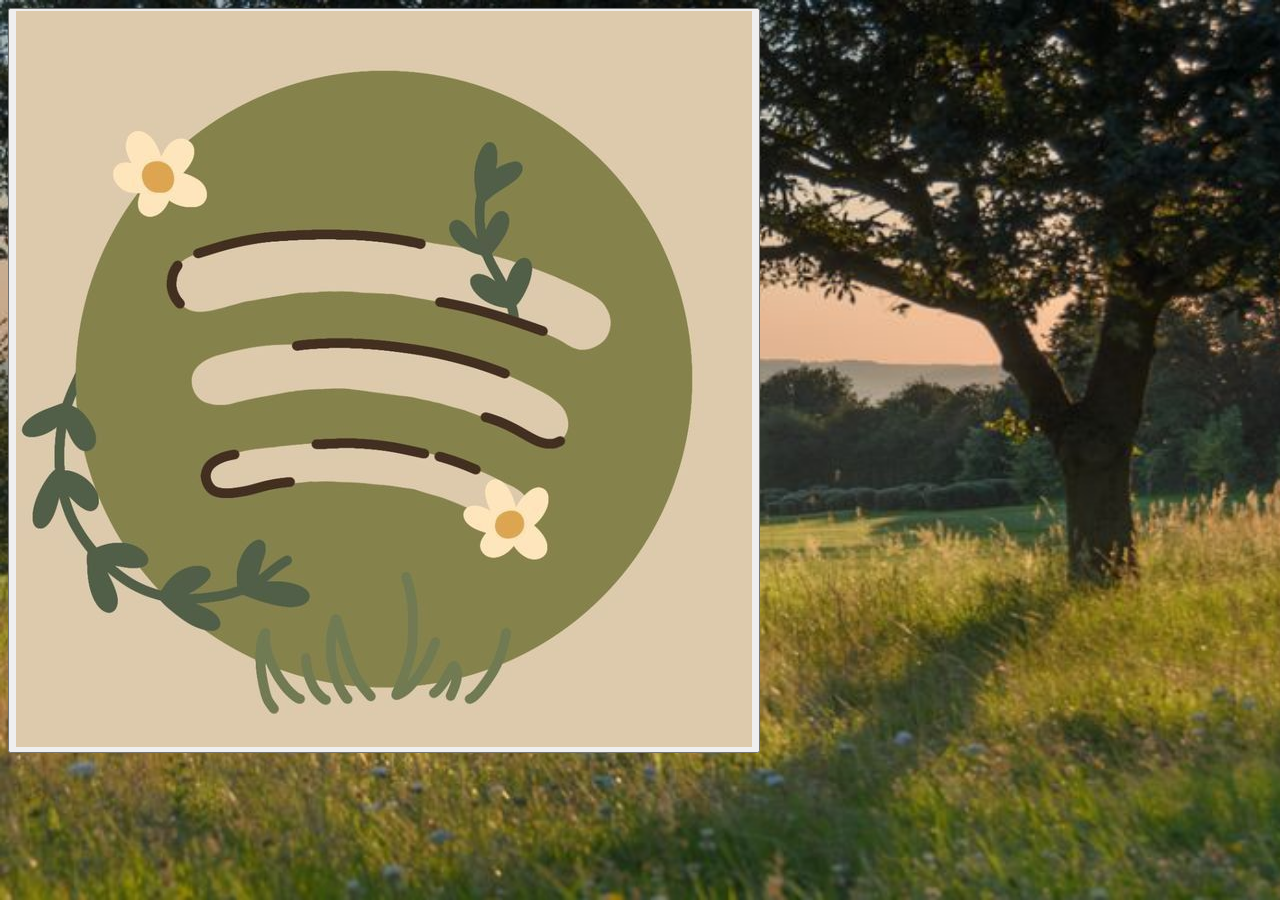
==== frontend/index.html @ 67baf1bc "first commit" ====
<!DOCTYPE html>
<html>
    <head>
        <meta charset="UTF-8">
        <meta http-equiv="X-UA-Compatible" content="IE=edge">
        <meta name="viewport" content="width=device-width, initial-scale=1.0">
        <link rel="stylesheet" href="style.css">
        <title>MEADOWS OS</title>
    </head>
    <body>
       
        <a href="introduction.html" class="button_intro">

            <button><img src="logos/spotify.jpeg" alt="Logo" style="background-size: cover"></button>
        </a>
    </body>

</html>
---- frontend/style.css ----
body{
    background-image: url(backgrounds/two.jpeg);
    background-repeat: no-repeat;
    background-attachment: fixed;
    background-size: cover;
}

button{
    button-size: 20px;
}

.intro_button{

}
.box {

}
header {
nav {
   
}
main {}
footer {
 
}
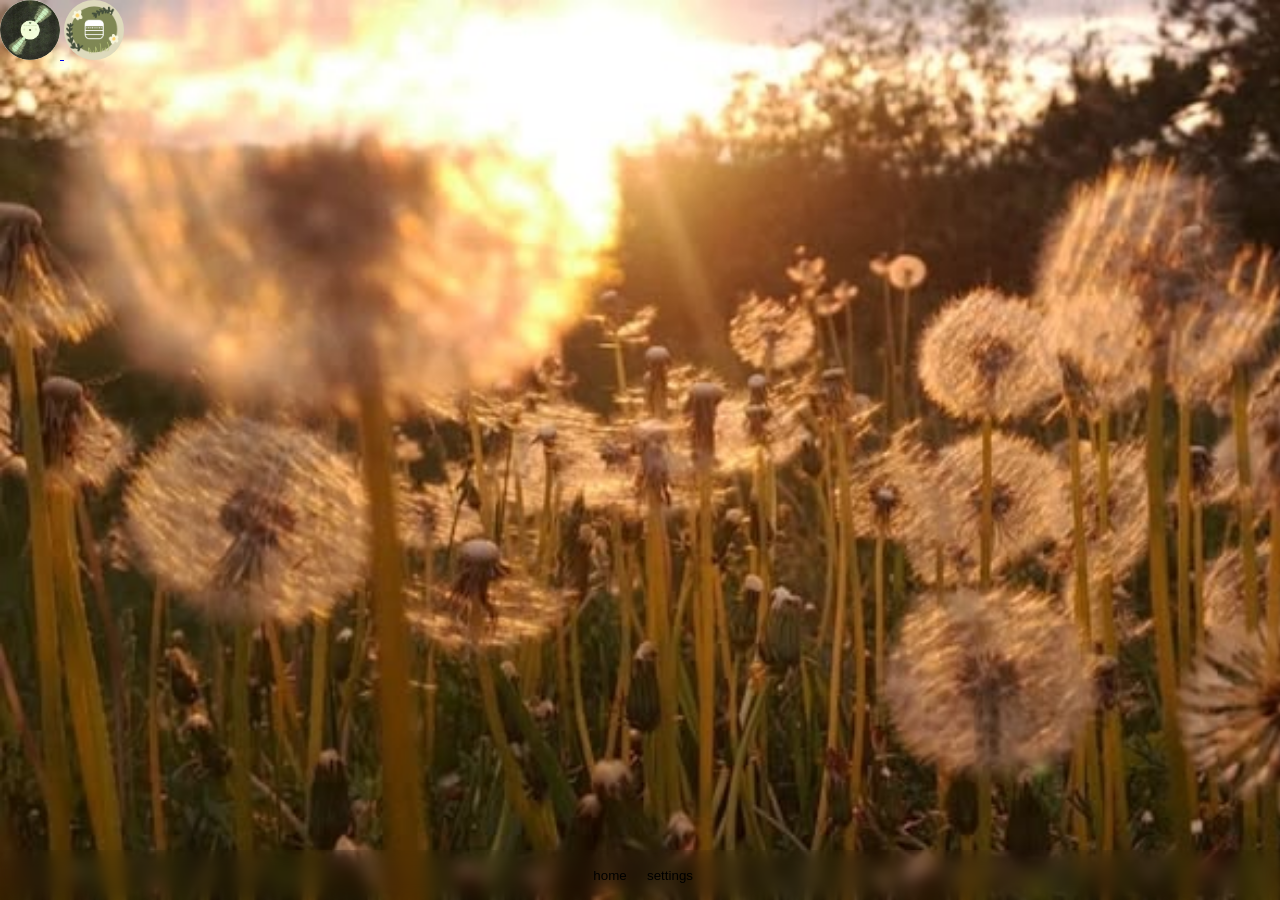
==== commit 68ea9d90: "second commit" ====
--- a/frontend/index.html
+++ b/frontend/index.html
@@ -8,11 +8,18 @@
         <title>MEADOWS OS</title>
     </head>
     <body>
-       
-        <a href="introduction.html" class="button_intro">
+        <div class="taskbar">
+             <button style="background-image: url(logos/home.png);">home</button>
+             <button>settings</button>
+        </div>
+         <a href="introduction.html">
+            <button style="background-image: url(logos/cd.jpeg);"></button>
+        </a>
 
-            <button><img src="logos/spotify.jpeg" alt="Logo" style="background-size: cover"></button>
+        <a href="introduction.html">
+            <button style="background-image: url(logos/notes.png);"></button>
         </a>
+
     </body>
 
 </html>
--- a/frontend/style.css
+++ b/frontend/style.css
@@ -1,25 +1,66 @@
+*{
+    margin: 0;
+    padding: 0;
+    box-sizing: border-box;
+}
+
+
 body{
-    background-image: url(backgrounds/two.jpeg);
+    background-image: url(backgrounds/three.jpeg);
     background-repeat: no-repeat;
     background-attachment: fixed;
     background-size: cover;
+    
 }
 
-button{
-    button-size: 20px;
+
+button {
+    background:center;
+    background-repeat: no-repeat;
+    background-size: cover; 
+    border: none;
+    border-radius: 50%;
+    width: 60px;
+    height: 60px;
+    position:unset;
+    padding: 1px;
 }
 
-.intro_button{
+.container{
+    position: center;
+    width : 100%;
+    height : 100%;
+    background:transparent;
+    backdrop-filter: blur(5px);
+    max-width: 100%;
+    max-height: 100%;
+    display: flex;
+    justify-content: center;
+    align-items: center;
+    position: center;
+    border: 10px solid black;
 
 }
-.box {
 
+.introduction{
+    border: 3px solid black;
+    background-color:bisque;
+    background-image: url(backgrounds/Weekend.jpeg);
+    background-size: cover;
+    width: 500px;
+    height: 500px;
 }
-header {
-nav {
-   
-}
-main {}
-footer {
- 
+
+.taskbar{
+    background: transparent;
+    backdrop-filter: blur(8px);
+    position: fixed;
+    bottom: 0;
+    left: 0;
+    width: 100%;
+    height: 50px;
+    display: flex;
+    justify-content: center;
+    align-items: center;
+    padding: 0px;
 }
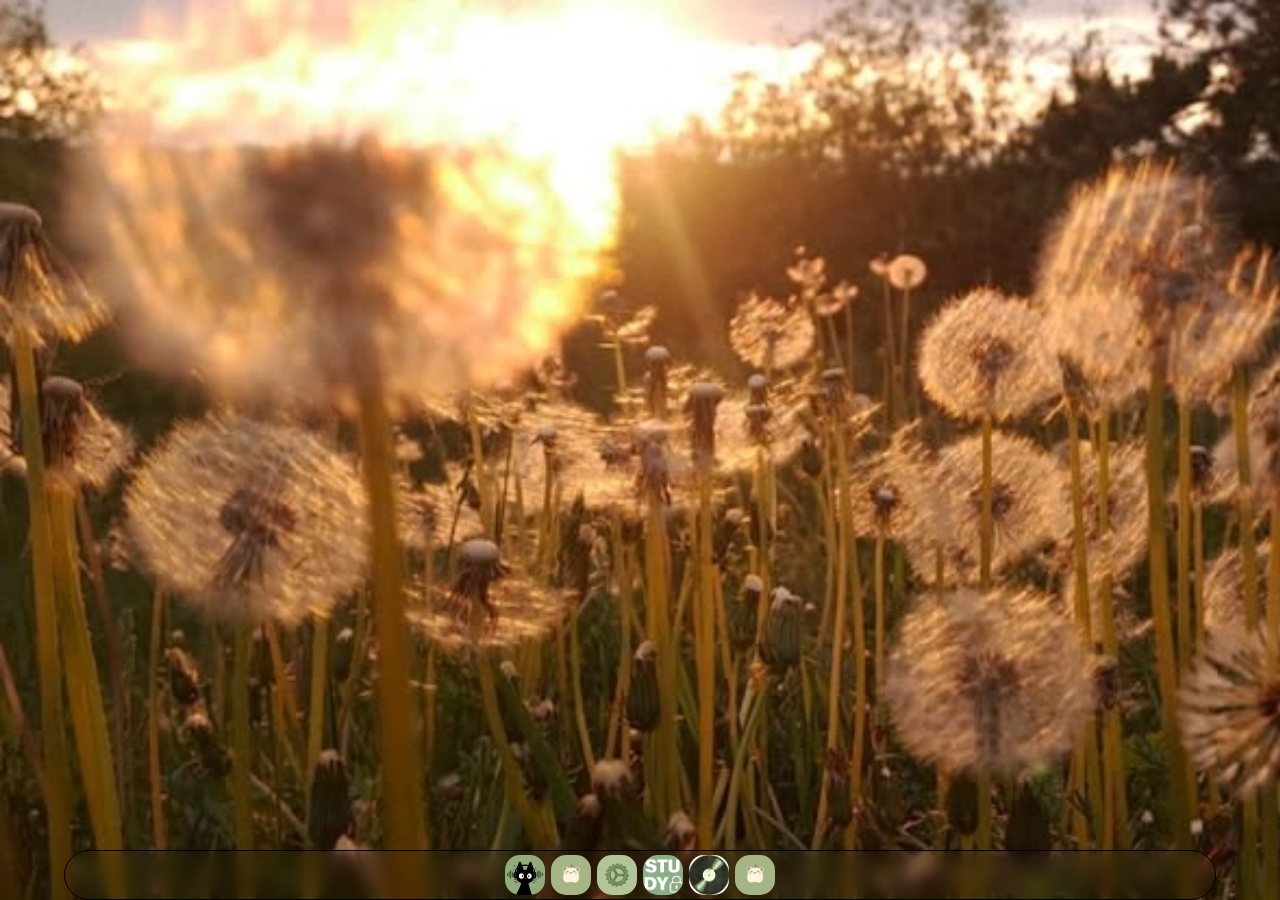
==== commit a99ed379: "day 3 task bar" ====
--- a/frontend/index.html
+++ b/frontend/index.html
@@ -9,17 +9,28 @@
     </head>
     <body>
         <div class="taskbar">
-             <button style="background-image: url(logos/home.png);">home</button>
-             <button>settings</button>
+            <a href="introduction.html">
+                <button style="background-image: url(logos/catheadphone.png);"></button>
+            </a>
+
+            <a href="introduction.html">
+                <button style="background-image: url(logos/cuties.jpeg);"></button>
+            </a>
+            <a href="introduction.html">
+                <button style="background-image: url(logos/settingfinal.jpeg);"></button>
+            </a>
+
+            <a href="introduction.html">
+                <button style="background-image: url(logos/studytime.png);"></button>
+            </a>
+            <a href="introduction.html">
+                <button style="background-image: url(logos/cd.jpeg);"></button>
+            </a>
+
+            <a href="introduction.html">
+                <button style="background-image: url(logos/cuties.jpeg);"></button>
+            </a>
         </div>
-         <a href="introduction.html">
-            <button style="background-image: url(logos/cd.jpeg);"></button>
-        </a>
-
-        <a href="introduction.html">
-            <button style="background-image: url(logos/notes.png);"></button>
-        </a>
-
     </body>
 
 </html>
--- a/frontend/style.css
+++ b/frontend/style.css
@@ -11,6 +11,7 @@
     background-attachment: fixed;
     background-size: cover;
     
+    
 }
 
 
@@ -19,11 +20,12 @@
     background-repeat: no-repeat;
     background-size: cover; 
     border: none;
-    border-radius: 50%;
-    width: 60px;
-    height: 60px;
+    border-radius: 15px;
+    width: 40px;
+    height: 40px;
     position:unset;
     padding: 1px;
+    margin:3px;
 }
 
 .container{
@@ -56,11 +58,15 @@
     backdrop-filter: blur(8px);
     position: fixed;
     bottom: 0;
-    left: 0;
-    width: 100%;
+    left: 5%;
+    right: 5%;
+    width: 90%;
     height: 50px;
     display: flex;
     justify-content: center;
     align-items: center;
     padding: 0px;
-}+    border-radius: 30px;
+    border: 1px solid black;
+}
+
